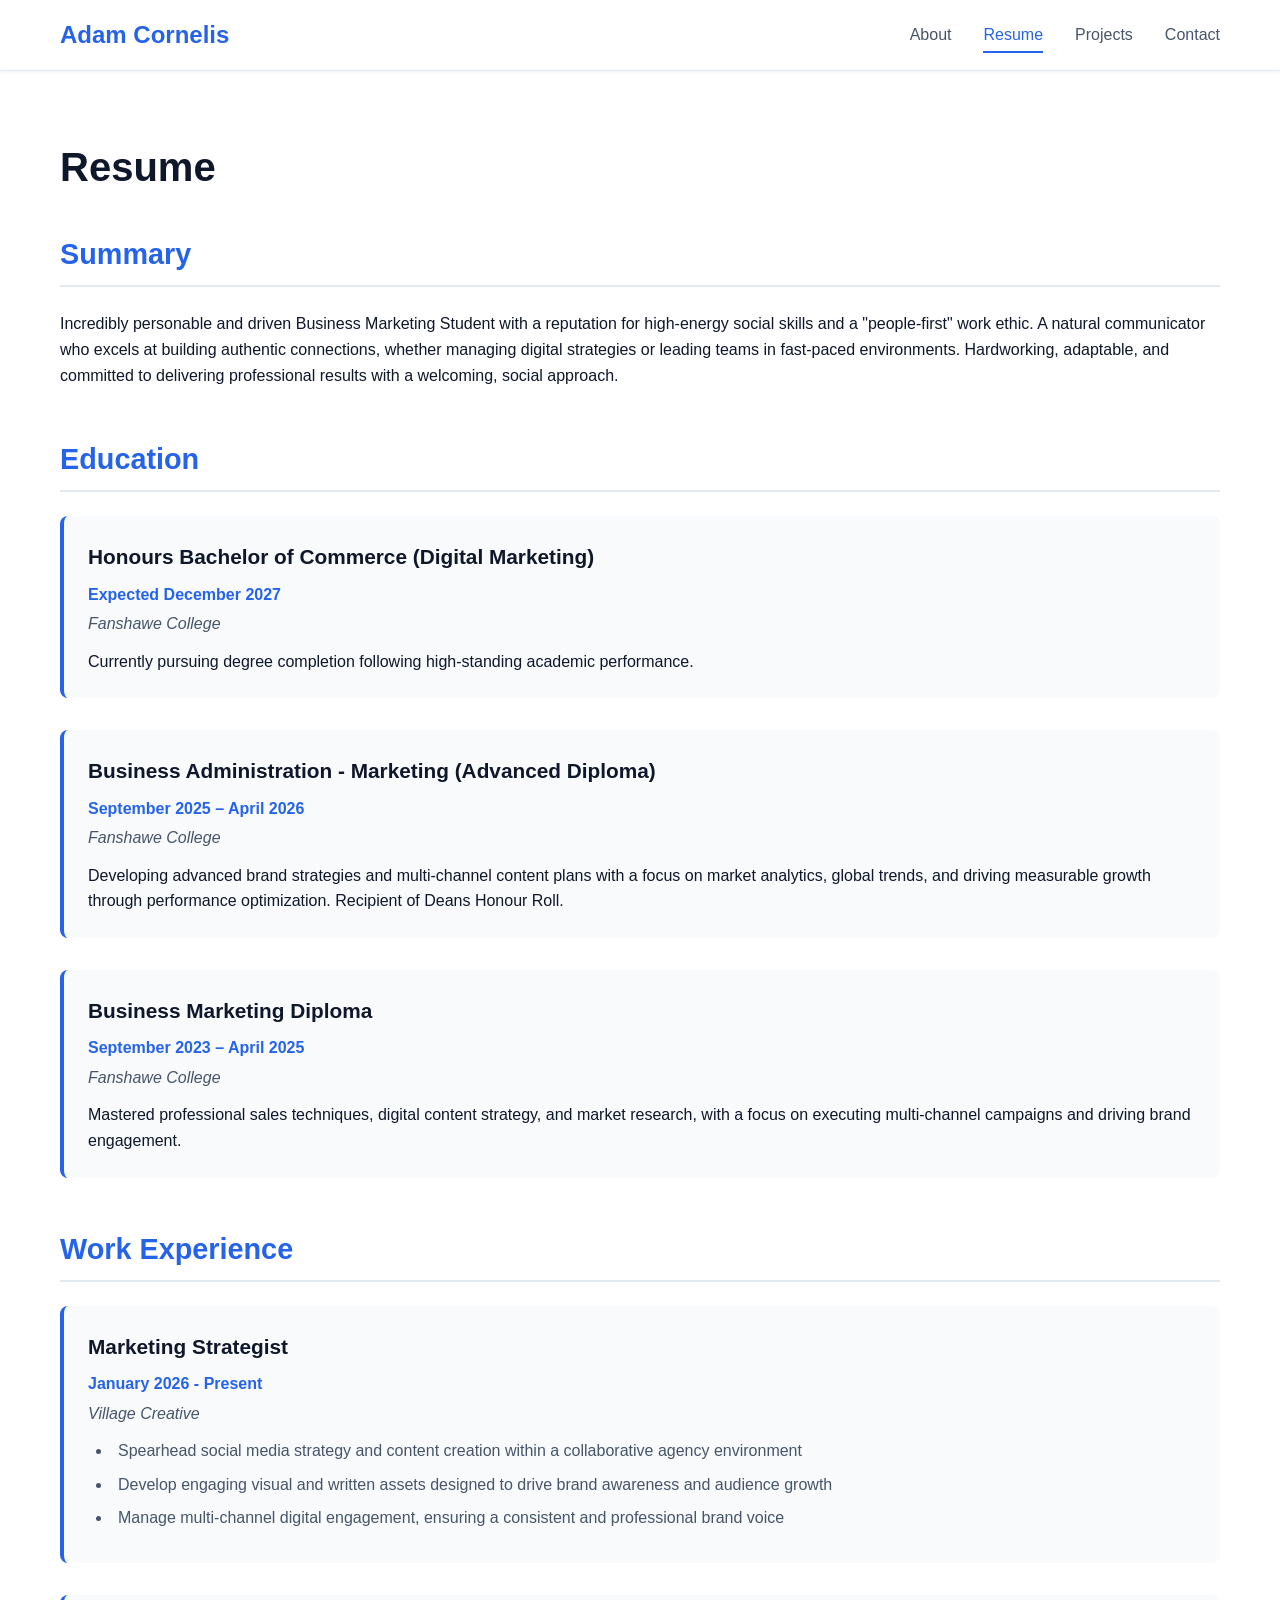
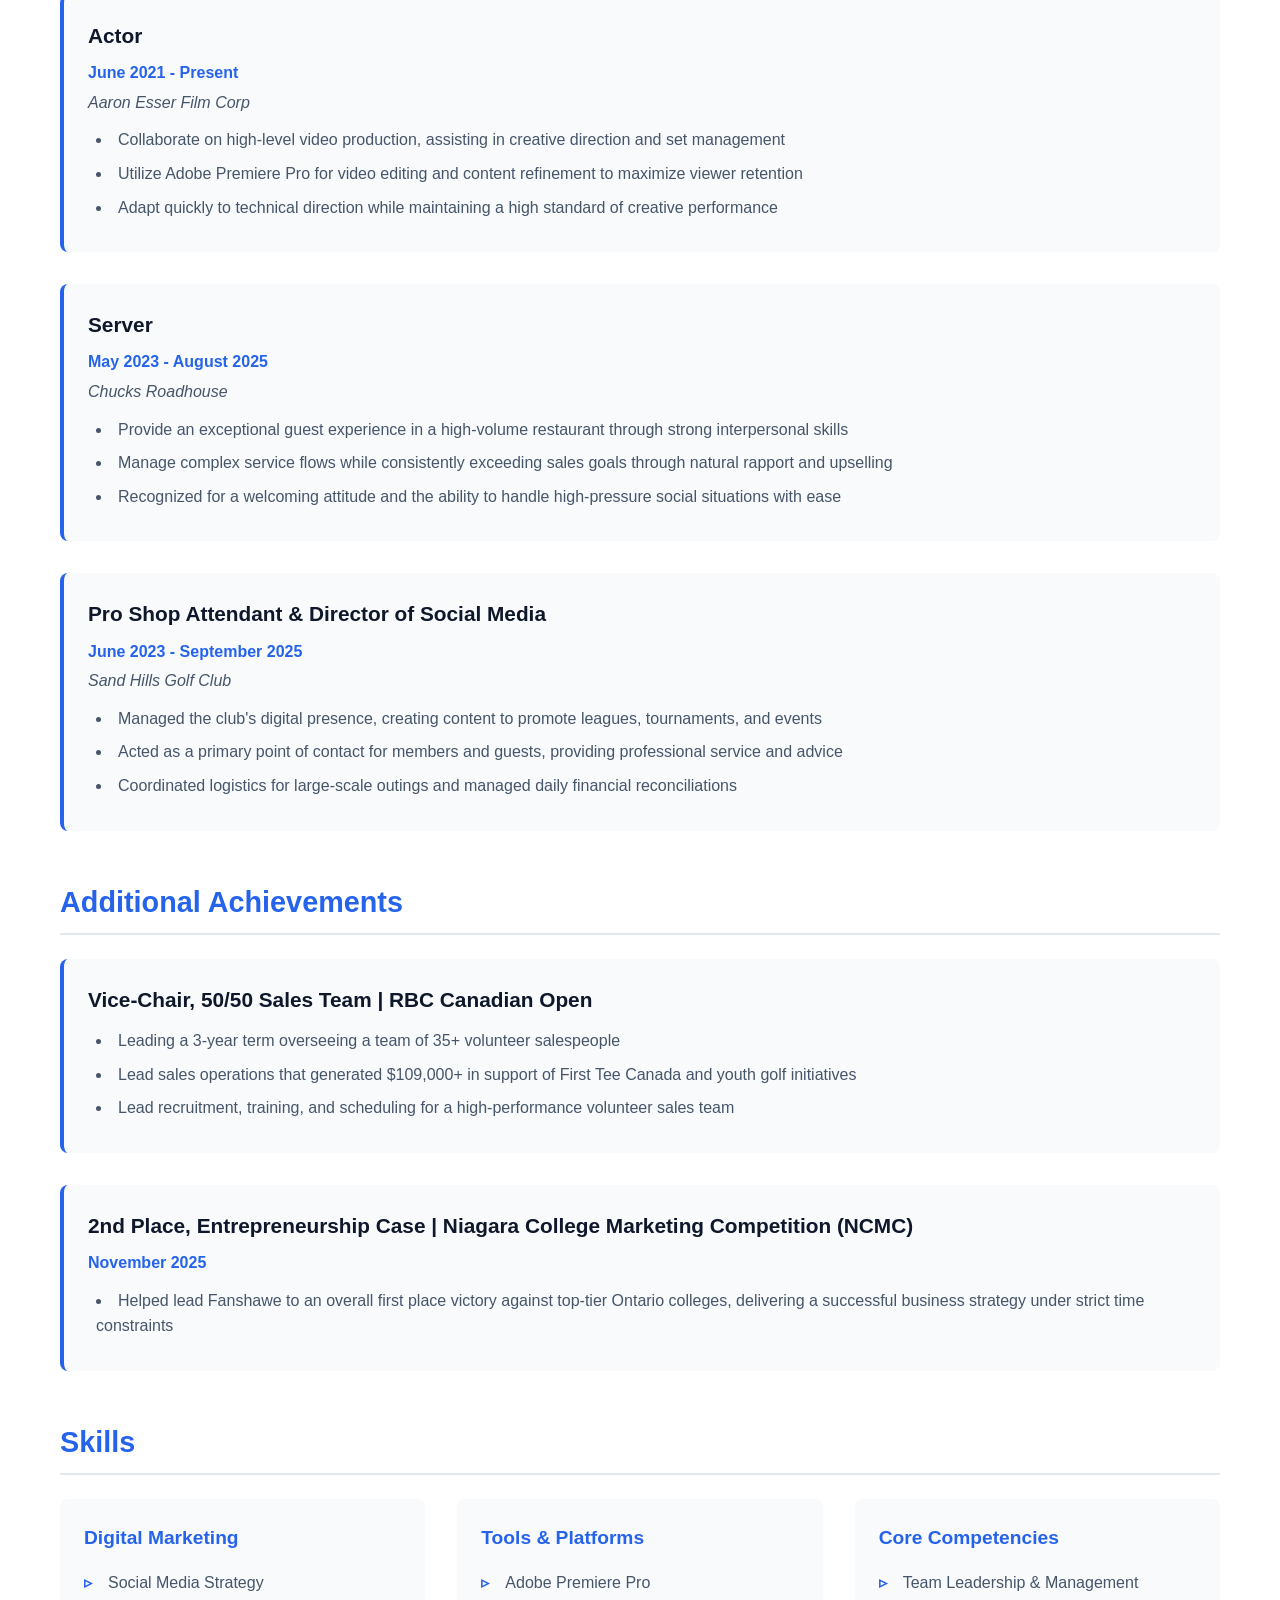
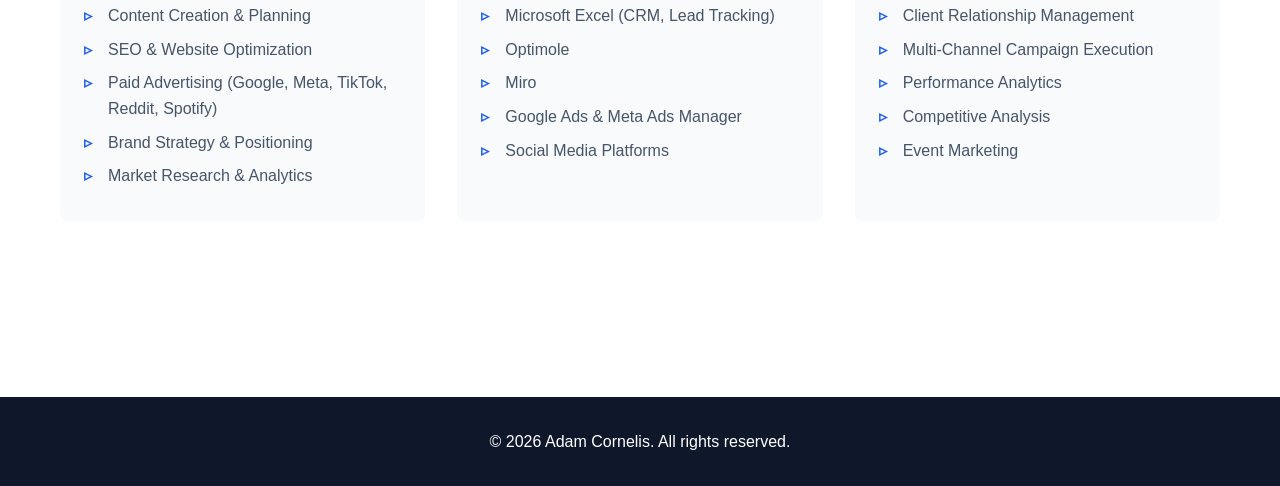
==== resume.html @ 178216e0 "Add files via upload" ====
<!DOCTYPE html>
<html lang="en">
<head>
    <meta charset="UTF-8">
    <meta name="viewport" content="width=device-width, initial-scale=1.0">
    <title>Resume | Adam Cornelis</title>
    <link rel="stylesheet" href="styles.css">
</head>
<body>
    <nav class="navbar">
        <div class="container">
            <a href="index.html" class="logo">Adam Cornelis</a>
            <ul class="nav-links">
                <li><a href="index.html">About</a></li>
                <li><a href="resume.html" class="active">Resume</a></li>
                <li><a href="projects.html">Projects</a></li>
                <li><a href="contact.html">Contact</a></li>
            </ul>
        </div>
    </nav>

    <main class="resume-page">
        <div class="container">
            <h1>Resume</h1>
            
            <section class="resume-section">
                <h2>Summary</h2>
                <p>Incredibly personable and driven Business Marketing Student with a reputation for high-energy social skills and a "people-first" work ethic. A natural communicator who excels at building authentic connections, whether managing digital strategies or leading teams in fast-paced environments. Hardworking, adaptable, and committed to delivering professional results with a welcoming, social approach.</p>
            </section>

            <section class="resume-section">
                <h2>Education</h2>
                
                <div class="resume-item">
                    <h3>Honours Bachelor of Commerce (Digital Marketing)</h3>
                    <p class="date">Expected December 2027</p>
                    <p class="institution">Fanshawe College</p>
                    <p>Currently pursuing degree completion following high-standing academic performance.</p>
                </div>

                <div class="resume-item">
                    <h3>Business Administration - Marketing (Advanced Diploma)</h3>
                    <p class="date">September 2025 – April 2026</p>
                    <p class="institution">Fanshawe College</p>
                    <p>Developing advanced brand strategies and multi-channel content plans with a focus on market analytics, global trends, and driving measurable growth through performance optimization. Recipient of Deans Honour Roll.</p>
                </div>

                <div class="resume-item">
                    <h3>Business Marketing Diploma</h3>
                    <p class="date">September 2023 – April 2025</p>
                    <p class="institution">Fanshawe College</p>
                    <p>Mastered professional sales techniques, digital content strategy, and market research, with a focus on executing multi-channel campaigns and driving brand engagement.</p>
                </div>
            </section>

            <section class="resume-section">
                <h2>Work Experience</h2>

                <div class="resume-item">
                    <h3>Marketing Strategist</h3>
                    <p class="date">January 2026 - Present</p>
                    <p class="institution">Village Creative</p>
                    <ul>
                        <li>Spearhead social media strategy and content creation within a collaborative agency environment</li>
                        <li>Develop engaging visual and written assets designed to drive brand awareness and audience growth</li>
                        <li>Manage multi-channel digital engagement, ensuring a consistent and professional brand voice</li>
                    </ul>
                </div>

                <div class="resume-item">
                    <h3>Actor</h3>
                    <p class="date">June 2021 - Present</p>
                    <p class="institution">Aaron Esser Film Corp</p>
                    <ul>
                        <li>Collaborate on high-level video production, assisting in creative direction and set management</li>
                        <li>Utilize Adobe Premiere Pro for video editing and content refinement to maximize viewer retention</li>
                        <li>Adapt quickly to technical direction while maintaining a high standard of creative performance</li>
                    </ul>
                </div>

                <div class="resume-item">
                    <h3>Server</h3>
                    <p class="date">May 2023 - August 2025</p>
                    <p class="institution">Chucks Roadhouse</p>
                    <ul>
                        <li>Provide an exceptional guest experience in a high-volume restaurant through strong interpersonal skills</li>
                        <li>Manage complex service flows while consistently exceeding sales goals through natural rapport and upselling</li>
                        <li>Recognized for a welcoming attitude and the ability to handle high-pressure social situations with ease</li>
                    </ul>
                </div>

                <div class="resume-item">
                    <h3>Pro Shop Attendant & Director of Social Media</h3>
                    <p class="date">June 2023 - September 2025</p>
                    <p class="institution">Sand Hills Golf Club</p>
                    <ul>
                        <li>Managed the club's digital presence, creating content to promote leagues, tournaments, and events</li>
                        <li>Acted as a primary point of contact for members and guests, providing professional service and advice</li>
                        <li>Coordinated logistics for large-scale outings and managed daily financial reconciliations</li>
                    </ul>
                </div>
            </section>

            <section class="resume-section">
                <h2>Additional Achievements</h2>
                
                <div class="resume-item">
                    <h3>Vice-Chair, 50/50 Sales Team | RBC Canadian Open</h3>
                    <ul>
                        <li>Leading a 3-year term overseeing a team of 35+ volunteer salespeople</li>
                        <li>Lead sales operations that generated $109,000+ in support of First Tee Canada and youth golf initiatives</li>
                        <li>Lead recruitment, training, and scheduling for a high-performance volunteer sales team</li>
                    </ul>
                </div>

                <div class="resume-item">
                    <h3>2nd Place, Entrepreneurship Case | Niagara College Marketing Competition (NCMC)</h3>
                    <p class="date">November 2025</p>
                    <ul>
                        <li>Helped lead Fanshawe to an overall first place victory against top-tier Ontario colleges, delivering a successful business strategy under strict time constraints</li>
                    </ul>
                </div>
            </section>

            <section class="resume-section">
                <h2>Skills</h2>
                <div class="skills-grid">
                    <div class="skill-category">
                        <h3>Digital Marketing</h3>
                        <ul>
                            <li>Social Media Strategy</li>
                            <li>Content Creation & Planning</li>
                            <li>SEO & Website Optimization</li>
                            <li>Paid Advertising (Google, Meta, TikTok, Reddit, Spotify)</li>
                            <li>Brand Strategy & Positioning</li>
                            <li>Market Research & Analytics</li>
                        </ul>
                    </div>
                    <div class="skill-category">
                        <h3>Tools & Platforms</h3>
                        <ul>
                            <li>Adobe Premiere Pro</li>
                            <li>Microsoft Excel (CRM, Lead Tracking)</li>
                            <li>Optimole</li>
                            <li>Miro</li>
                            <li>Google Ads & Meta Ads Manager</li>
                            <li>Social Media Platforms</li>
                        </ul>
                    </div>
                    <div class="skill-category">
                        <h3>Core Competencies</h3>
                        <ul>
                            <li>Team Leadership & Management</li>
                            <li>Client Relationship Management</li>
                            <li>Multi-Channel Campaign Execution</li>
                            <li>Performance Analytics</li>
                            <li>Competitive Analysis</li>
                            <li>Event Marketing</li>
                        </ul>
                    </div>
                </div>
            </section>
        </div>
    </main>

    <footer>
        <div class="container">
            <p>&copy; 2026 Adam Cornelis. All rights reserved.</p>
        </div>
    </footer>
</body>
</html>
---- styles.css ----
/* Global Styles */
* {
    margin: 0;
    padding: 0;
    box-sizing: border-box;
}

:root {
    --primary-color: #2563eb;
    --primary-dark: #1e40af;
    --secondary-color: #64748b;
    --text-dark: #0f172a;
    --text-light: #475569;
    --bg-light: #f8fafc;
    --bg-white: #ffffff;
    --border-color: #e2e8f0;
    --accent-color: #0ea5e9;
}

body {
    font-family: -apple-system, BlinkMacSystemFont, 'Segoe UI', 'Roboto', 'Oxygen', 'Ubuntu', 'Cantarell', sans-serif;
    line-height: 1.6;
    color: var(--text-dark);
    background-color: var(--bg-white);
}

.container {
    max-width: 1200px;
    margin: 0 auto;
    padding: 0 20px;
}

/* Navigation */
.navbar {
    background-color: var(--bg-white);
    border-bottom: 1px solid var(--border-color);
    padding: 1rem 0;
    position: sticky;
    top: 0;
    z-index: 100;
    box-shadow: 0 1px 3px rgba(0, 0, 0, 0.05);
}

.navbar .container {
    display: flex;
    justify-content: space-between;
    align-items: center;
}

.logo {
    font-size: 1.5rem;
    font-weight: 700;
    color: var(--primary-color);
    text-decoration: none;
    transition: color 0.3s;
}

.logo:hover {
    color: var(--primary-dark);
}

.nav-links {
    display: flex;
    list-style: none;
    gap: 2rem;
}

.nav-links a {
    text-decoration: none;
    color: var(--text-light);
    font-weight: 500;
    transition: color 0.3s;
    padding: 0.5rem 0;
    border-bottom: 2px solid transparent;
}

.nav-links a:hover,
.nav-links a.active {
    color: var(--primary-color);
    border-bottom-color: var(--primary-color);
}

/* Hero Section */
.hero {
    padding: 4rem 0;
    background: linear-gradient(135deg, var(--bg-light) 0%, var(--bg-white) 100%);
}

.about-content {
    display: grid;
    grid-template-columns: 2fr 1fr;
    gap: 3rem;
    align-items: start;
}

.about-text h1 {
    font-size: 3rem;
    margin-bottom: 0.5rem;
    color: var(--text-dark);
}

.about-text h2 {
    font-size: 1.5rem;
    color: var(--primary-color);
    font-weight: 600;
    margin-bottom: 1.5rem;
}

.bio {
    font-size: 1.1rem;
    color: var(--text-light);
    margin-bottom: 1.5rem;
    line-height: 1.8;
}

.cta-buttons {
    display: flex;
    gap: 1rem;
    margin-top: 2rem;
}

.btn {
    padding: 0.75rem 1.5rem;
    border-radius: 6px;
    text-decoration: none;
    font-weight: 600;
    transition: all 0.3s;
    display: inline-block;
    cursor: pointer;
}

.btn-primary {
    background-color: var(--primary-color);
    color: white;
}

.btn-primary:hover {
    background-color: var(--primary-dark);
    transform: translateY(-2px);
    box-shadow: 0 4px 12px rgba(37, 99, 235, 0.3);
}

.btn-secondary {
    background-color: transparent;
    color: var(--primary-color);
    border: 2px solid var(--primary-color);
}

.btn-secondary:hover {
    background-color: var(--primary-color);
    color: white;
}

.about-image img {
    width: 100%;
    border-radius: 12px;
    box-shadow: 0 10px 30px rgba(0, 0, 0, 0.1);
}

/* Resume Page */
.resume-page {
    padding: 4rem 0;
}

.resume-page h1 {
    font-size: 2.5rem;
    margin-bottom: 2rem;
    color: var(--text-dark);
}

.resume-section {
    margin-bottom: 3rem;
}

.resume-section h2 {
    font-size: 1.8rem;
    color: var(--primary-color);
    margin-bottom: 1.5rem;
    padding-bottom: 0.5rem;
    border-bottom: 2px solid var(--border-color);
}

.resume-item {
    margin-bottom: 2rem;
    padding: 1.5rem;
    background-color: var(--bg-light);
    border-radius: 8px;
    border-left: 4px solid var(--primary-color);
}

.resume-item h3 {
    font-size: 1.3rem;
    color: var(--text-dark);
    margin-bottom: 0.5rem;
}

.date {
    color: var(--primary-color);
    font-weight: 600;
    margin-bottom: 0.25rem;
}

.institution {
    color: var(--text-light);
    font-style: italic;
    margin-bottom: 0.75rem;
}

.resume-item ul {
    list-style-position: inside;
    color: var(--text-light);
    margin-top: 0.75rem;
}

.resume-item li {
    margin-bottom: 0.5rem;
    padding-left: 0.5rem;
}

.skills-grid {
    display: grid;
    grid-template-columns: repeat(3, 1fr);
    gap: 2rem;
}

.skill-category {
    background-color: var(--bg-light);
    padding: 1.5rem;
    border-radius: 8px;
}

.skill-category h3 {
    color: var(--primary-color);
    margin-bottom: 1rem;
    font-size: 1.2rem;
}

.skill-category ul {
    list-style: none;
}

.skill-category li {
    color: var(--text-light);
    margin-bottom: 0.5rem;
    padding-left: 1.5rem;
    position: relative;
}

.skill-category li::before {
    content: "▹";
    position: absolute;
    left: 0;
    color: var(--primary-color);
    font-weight: bold;
}

/* Projects Page */
.projects-page {
    padding: 4rem 0;
}

.projects-page h1 {
    font-size: 2.5rem;
    margin-bottom: 1rem;
    color: var(--text-dark);
}

.page-intro {
    font-size: 1.1rem;
    color: var(--text-light);
    margin-bottom: 3rem;
    line-height: 1.8;
}

.project-card {
    background-color: var(--bg-white);
    border: 1px solid var(--border-color);
    border-radius: 12px;
    padding: 2rem;
    margin-bottom: 3rem;
    box-shadow: 0 4px 12px rgba(0, 0, 0, 0.05);
    transition: box-shadow 0.3s;
}

.project-card:hover {
    box-shadow: 0 8px 24px rgba(0, 0, 0, 0.1);
}

.project-header {
    margin-bottom: 2rem;
    padding-bottom: 1.5rem;
    border-bottom: 2px solid var(--border-color);
}

.project-header h2 {
    font-size: 1.8rem;
    color: var(--text-dark);
    margin-bottom: 0.5rem;
}

.project-type {
    color: var(--primary-color);
    font-weight: 600;
    font-size: 1rem;
}

.project-section {
    margin-bottom: 2rem;
}

.project-section h3 {
    font-size: 1.3rem;
    color: var(--text-dark);
    margin-bottom: 1rem;
}

.project-section p {
    color: var(--text-light);
    line-height: 1.8;
    margin-bottom: 1rem;
}

.project-section ul {
    list-style-position: inside;
    color: var(--text-light);
}

.project-section li {
    margin-bottom: 0.75rem;
    padding-left: 0.5rem;
}

.tools-list {
    display: flex;
    flex-wrap: wrap;
    gap: 0.75rem;
}

.tool-tag {
    background-color: var(--bg-light);
    color: var(--primary-color);
    padding: 0.5rem 1rem;
    border-radius: 20px;
    font-size: 0.9rem;
    font-weight: 500;
    border: 1px solid var(--border-color);
}

.project-cta {
    text-align: center;
    background: linear-gradient(135deg, var(--primary-color) 0%, var(--accent-color) 100%);
    color: white;
    padding: 3rem;
    border-radius: 12px;
    margin-top: 3rem;
}

.project-cta h2 {
    font-size: 2rem;
    margin-bottom: 1rem;
}

.project-cta p {
    font-size: 1.1rem;
    margin-bottom: 2rem;
    opacity: 0.95;
}

.project-cta .btn-primary {
    background-color: white;
    color: var(--primary-color);
}

.project-cta .btn-primary:hover {
    background-color: var(--bg-light);
}

/* Contact Page */
.contact-page {
    padding: 4rem 0;
}

.contact-page h1 {
    font-size: 2.5rem;
    margin-bottom: 1rem;
    color: var(--text-dark);
}

.contact-grid {
    display: grid;
    grid-template-columns: repeat(2, 1fr);
    gap: 2rem;
    margin: 3rem 0;
}

.contact-card {
    background-color: var(--bg-light);
    padding: 2rem;
    border-radius: 12px;
    text-align: center;
    border: 2px solid var(--border-color);
    transition: all 0.3s;
}

.contact-card:hover {
    border-color: var(--primary-color);
    transform: translateY(-5px);
    box-shadow: 0 8px 20px rgba(37, 99, 235, 0.1);
}

.contact-icon {
    font-size: 3rem;
    margin-bottom: 1rem;
}

.contact-card h3 {
    color: var(--text-dark);
    margin-bottom: 0.75rem;
    font-size: 1.2rem;
}

.contact-card a {
    color: var(--primary-color);
    text-decoration: none;
    font-weight: 500;
}

.contact-card a:hover {
    text-decoration: underline;
}

.contact-card p {
    color: var(--text-light);
}

.small-text {
    font-size: 0.9rem;
    margin-top: 0.25rem;
}

.contact-cta {
    background-color: var(--bg-light);
    padding: 3rem;
    border-radius: 12px;
    margin-top: 3rem;
}

.contact-cta h2 {
    color: var(--text-dark);
    font-size: 1.8rem;
    margin-bottom: 1rem;
}

.contact-cta p {
    color: var(--text-light);
    margin-bottom: 1rem;
    line-height: 1.8;
}

.interest-list {
    list-style-position: inside;
    color: var(--text-light);
    margin: 1.5rem 0;
}

.interest-list li {
    margin-bottom: 0.75rem;
    padding-left: 0.5rem;
}

.cta-text {
    font-size: 1.1rem;
    font-weight: 600;
    color: var(--text-dark);
    margin: 2rem 0;
}

.button-group {
    display: flex;
    gap: 1rem;
    justify-content: center;
    margin-top: 2rem;
}

/* Footer */
footer {
    background-color: var(--text-dark);
    color: white;
    padding: 2rem 0;
    text-align: center;
    margin-top: 4rem;
}

footer p {
    margin: 0;
}

/* Responsive Design */
@media (max-width: 768px) {
    .nav-links {
        gap: 1rem;
    }

    .about-content {
        grid-template-columns: 1fr;
    }

    .about-image {
        order: -1;
    }

    .about-text h1 {
        font-size: 2rem;
    }

    .about-text h2 {
        font-size: 1.2rem;
    }

    .skills-grid {
        grid-template-columns: 1fr;
    }

    .contact-grid {
        grid-template-columns: 1fr;
    }

    .cta-buttons,
    .button-group {
        flex-direction: column;
    }

    .btn {
        text-align: center;
    }
}

@media (max-width: 480px) {
    .navbar .container {
        flex-direction: column;
        gap: 1rem;
    }

    .nav-links {
        flex-wrap: wrap;
        justify-content: center;
    }

    .about-text h1 {
        font-size: 1.75rem;
    }

    .projects-page h1,
    .resume-page h1,
    .contact-page h1 {
        font-size: 2rem;
    }
}
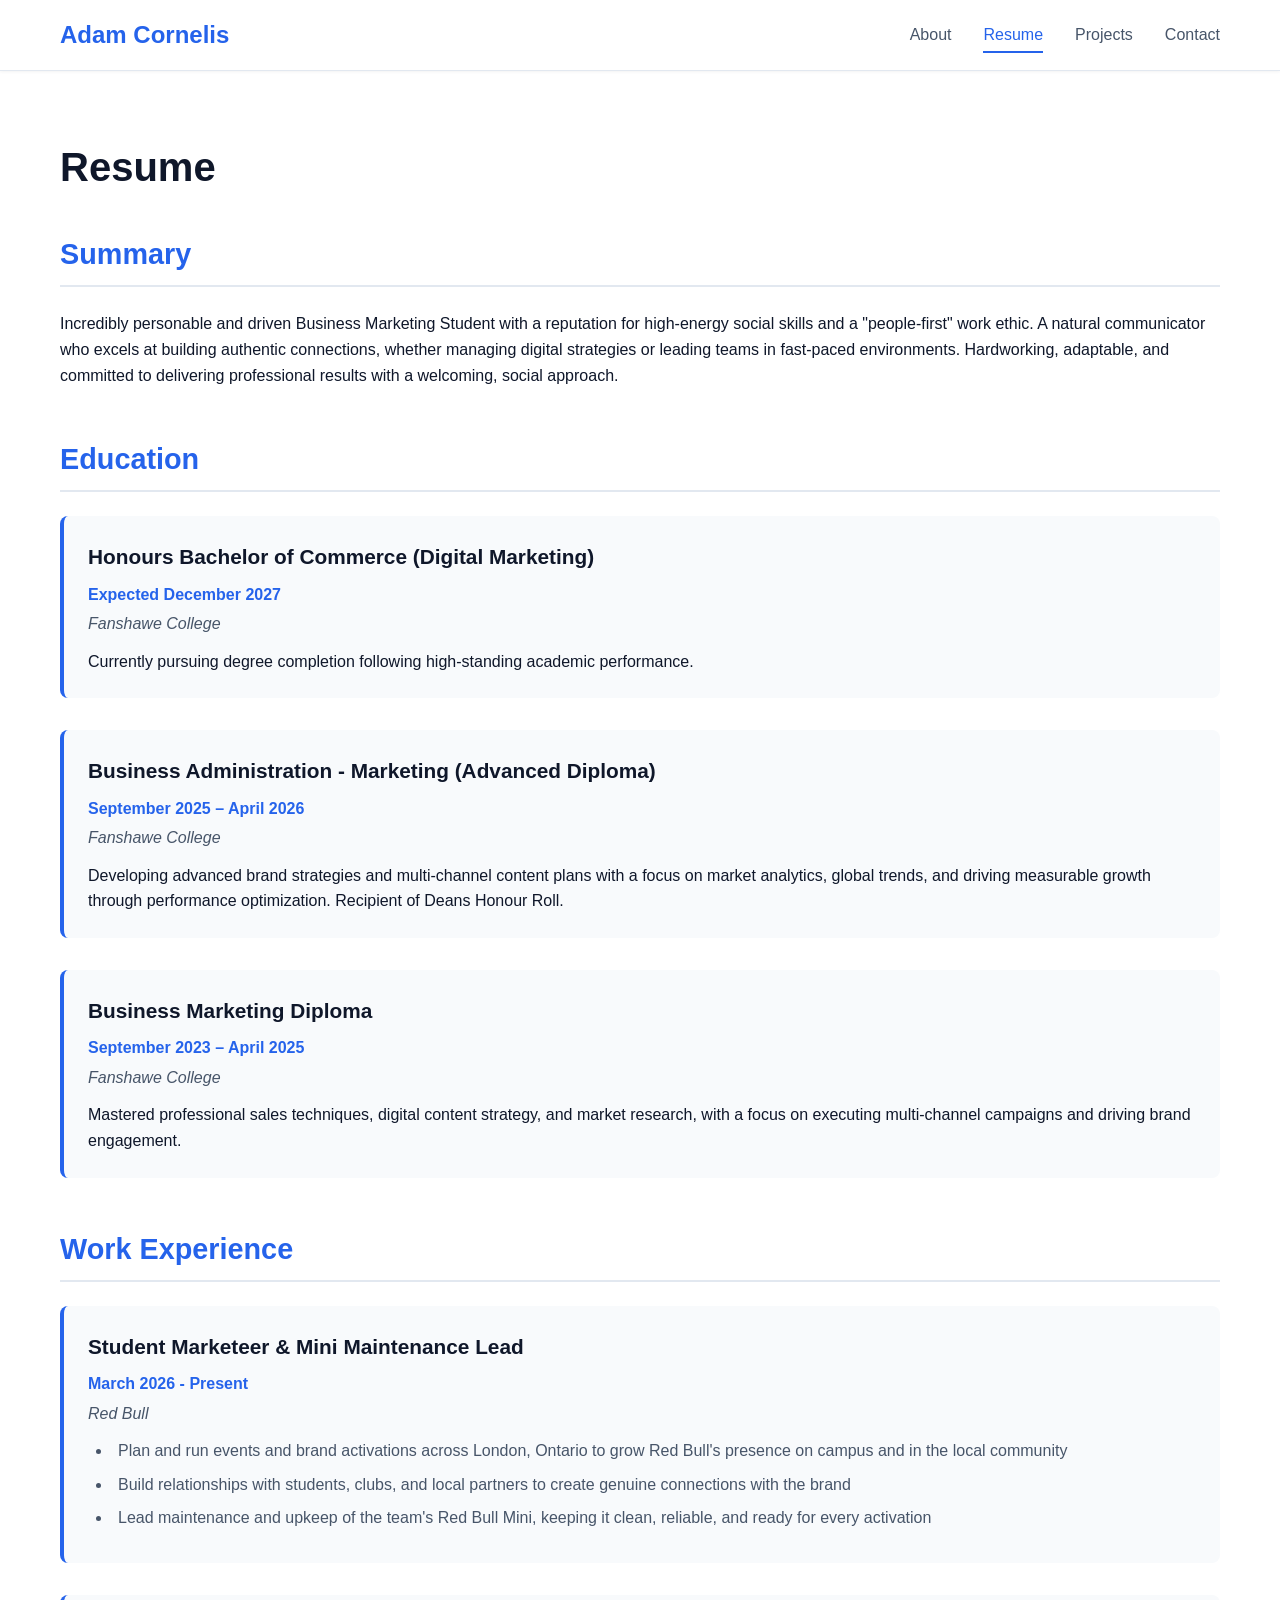
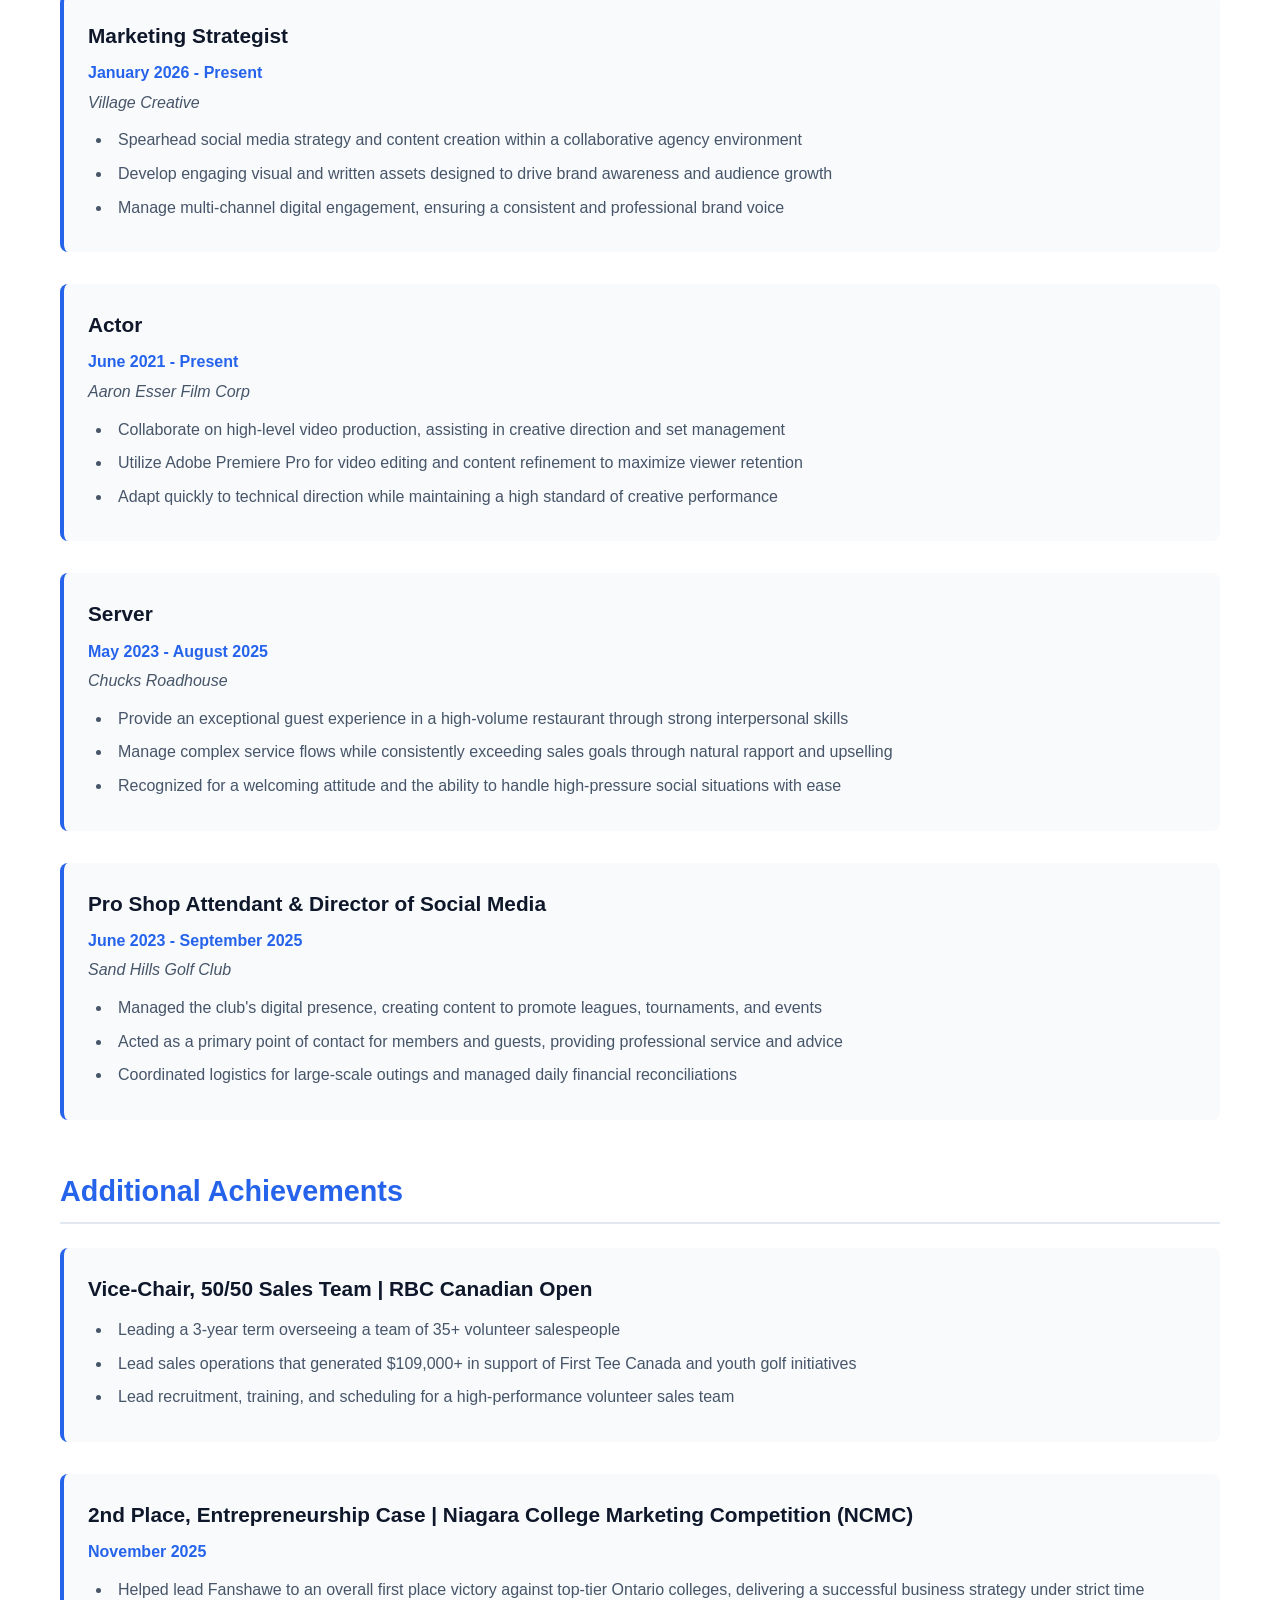
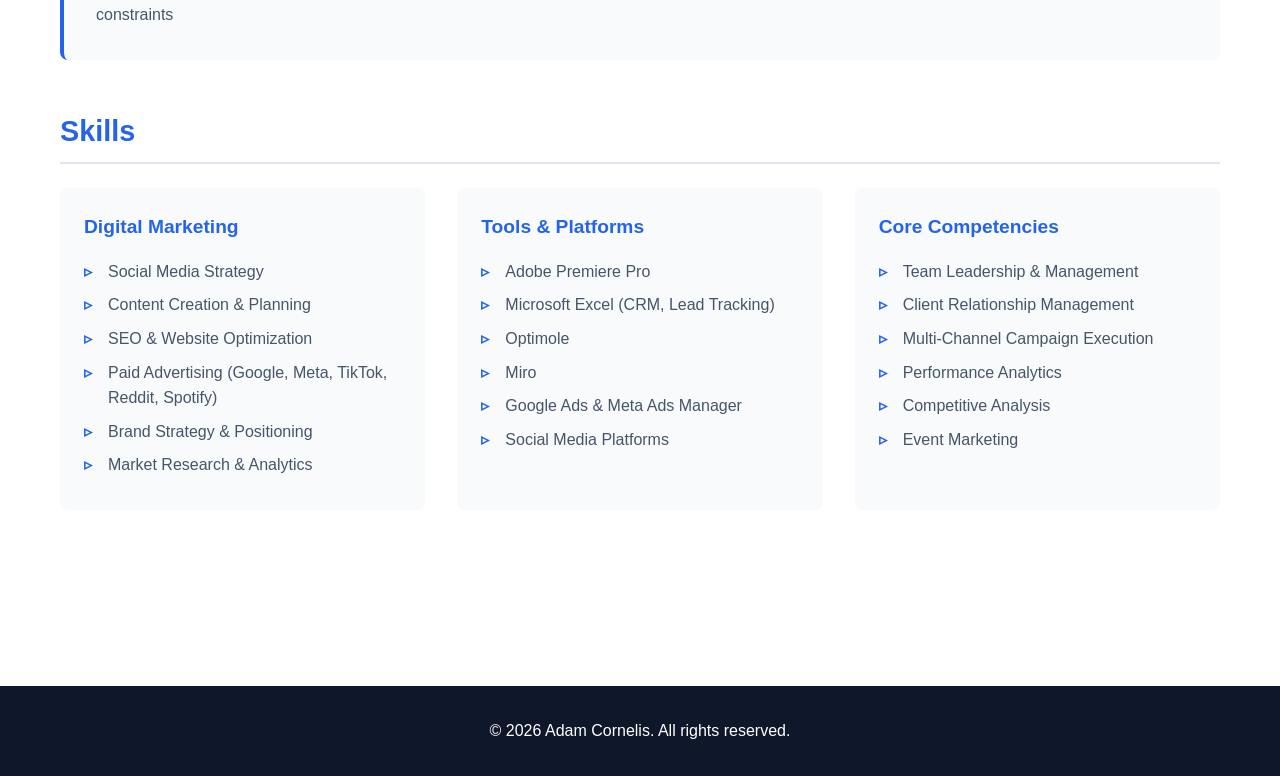
==== commit 15e8e372: "Update resume.html" ====
--- a/resume.html
+++ b/resume.html
@@ -55,6 +55,17 @@
 
             <section class="resume-section">
                 <h2>Work Experience</h2>
+
+                <div class="resume-item">
+                    <h3>Student Marketeer & Mini Maintenance Lead</h3>
+                    <p class="date">March 2026 - Present</p>
+                    <p class="institution">Red Bull</p>
+                    <ul>
+                        <li>Plan and run events and brand activations across London, Ontario to grow Red Bull's presence on campus and in the local community</li>
+                        <li>Build relationships with students, clubs, and local partners to create genuine connections with the brand</li>
+                        <li>Lead maintenance and upkeep of the team's Red Bull Mini, keeping it clean, reliable, and ready for every activation</li>
+                    </ul>
+                </div>
 
                 <div class="resume-item">
                     <h3>Marketing Strategist</h3>
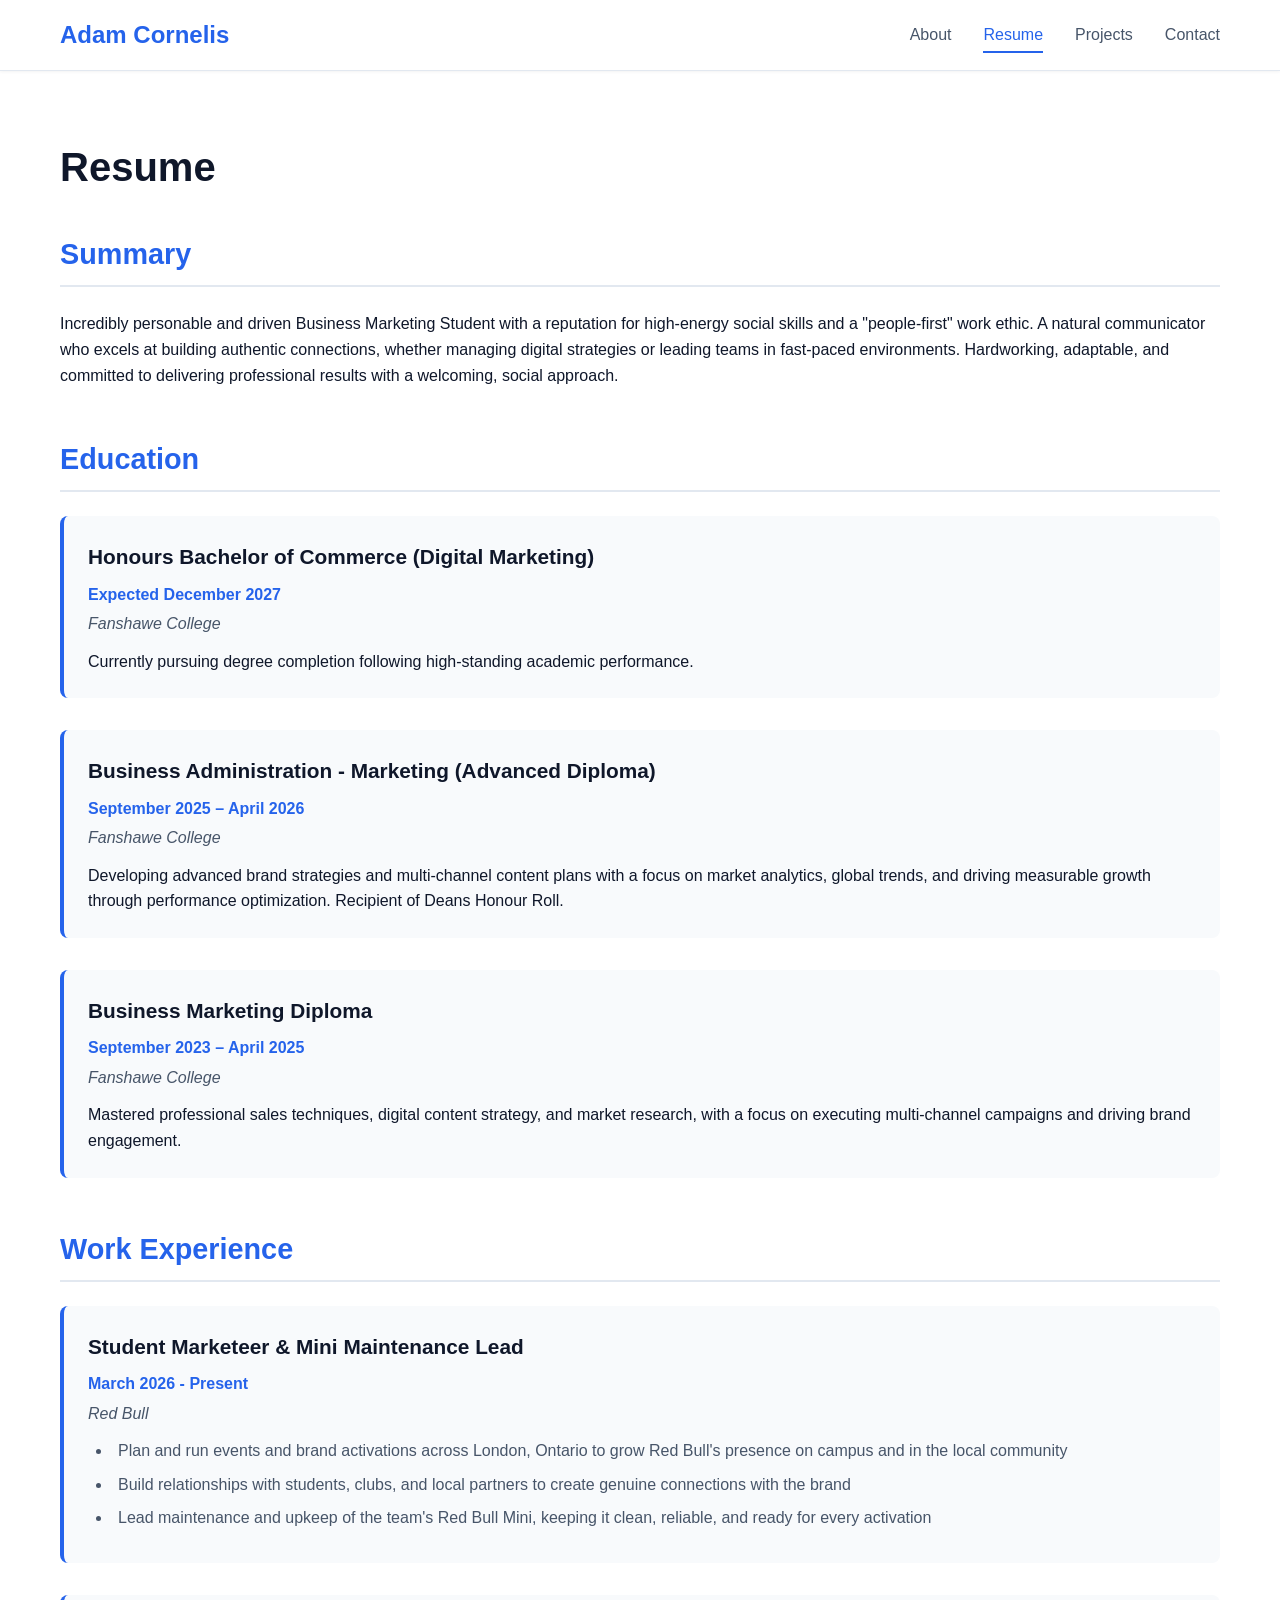
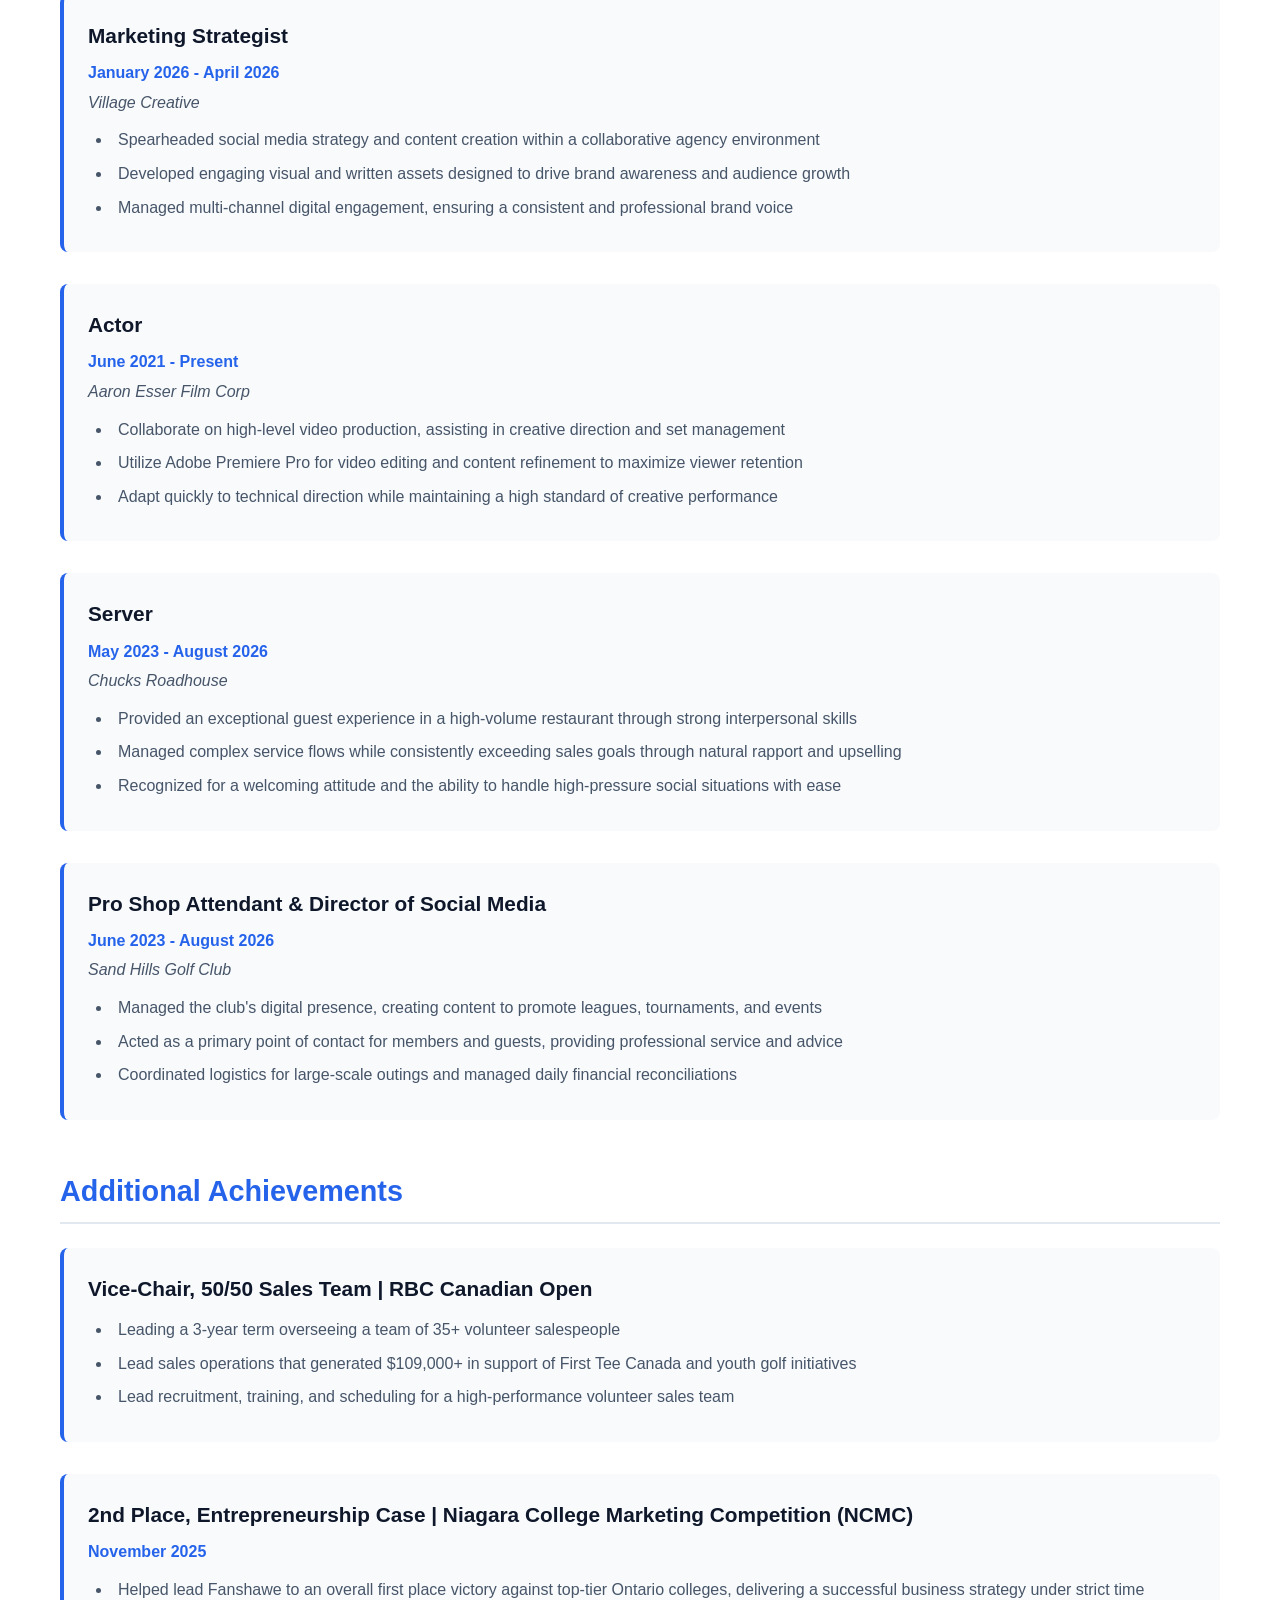
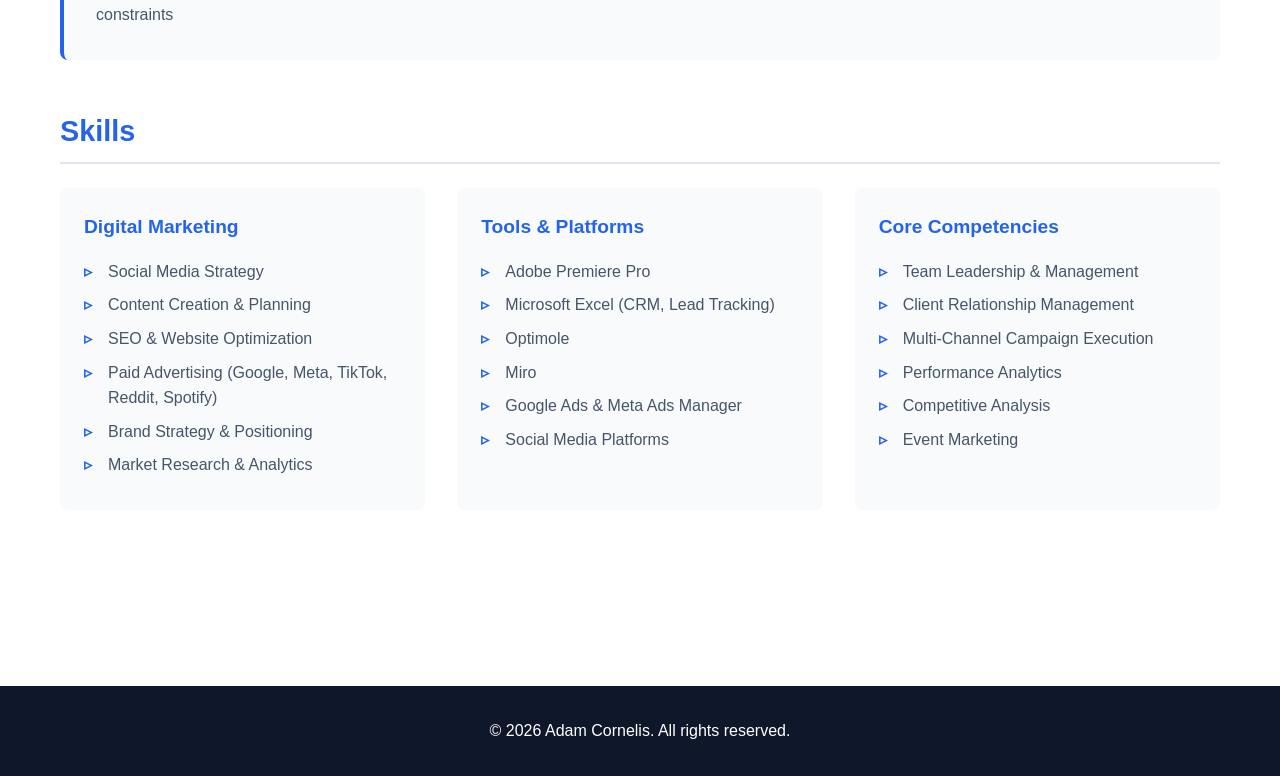
==== commit a2a57fd7: "Update resume.html" ====
--- a/resume.html
+++ b/resume.html
@@ -69,12 +69,12 @@
 
                 <div class="resume-item">
                     <h3>Marketing Strategist</h3>
-                    <p class="date">January 2026 - Present</p>
+                    <p class="date">January 2026 - April 2026</p>
                     <p class="institution">Village Creative</p>
                     <ul>
-                        <li>Spearhead social media strategy and content creation within a collaborative agency environment</li>
-                        <li>Develop engaging visual and written assets designed to drive brand awareness and audience growth</li>
-                        <li>Manage multi-channel digital engagement, ensuring a consistent and professional brand voice</li>
+                        <li>Spearheaded social media strategy and content creation within a collaborative agency environment</li>
+                        <li>Developed engaging visual and written assets designed to drive brand awareness and audience growth</li>
+                        <li>Managed multi-channel digital engagement, ensuring a consistent and professional brand voice</li>
                     </ul>
                 </div>
 
@@ -91,18 +91,18 @@
 
                 <div class="resume-item">
                     <h3>Server</h3>
-                    <p class="date">May 2023 - August 2025</p>
+                    <p class="date">May 2023 - August 2026</p>
                     <p class="institution">Chucks Roadhouse</p>
                     <ul>
-                        <li>Provide an exceptional guest experience in a high-volume restaurant through strong interpersonal skills</li>
-                        <li>Manage complex service flows while consistently exceeding sales goals through natural rapport and upselling</li>
+                        <li>Provided an exceptional guest experience in a high-volume restaurant through strong interpersonal skills</li>
+                        <li>Managed complex service flows while consistently exceeding sales goals through natural rapport and upselling</li>
                         <li>Recognized for a welcoming attitude and the ability to handle high-pressure social situations with ease</li>
                     </ul>
                 </div>
 
                 <div class="resume-item">
                     <h3>Pro Shop Attendant & Director of Social Media</h3>
-                    <p class="date">June 2023 - September 2025</p>
+                    <p class="date">June 2023 - August 2026</p>
                     <p class="institution">Sand Hills Golf Club</p>
                     <ul>
                         <li>Managed the club's digital presence, creating content to promote leagues, tournaments, and events</li>
